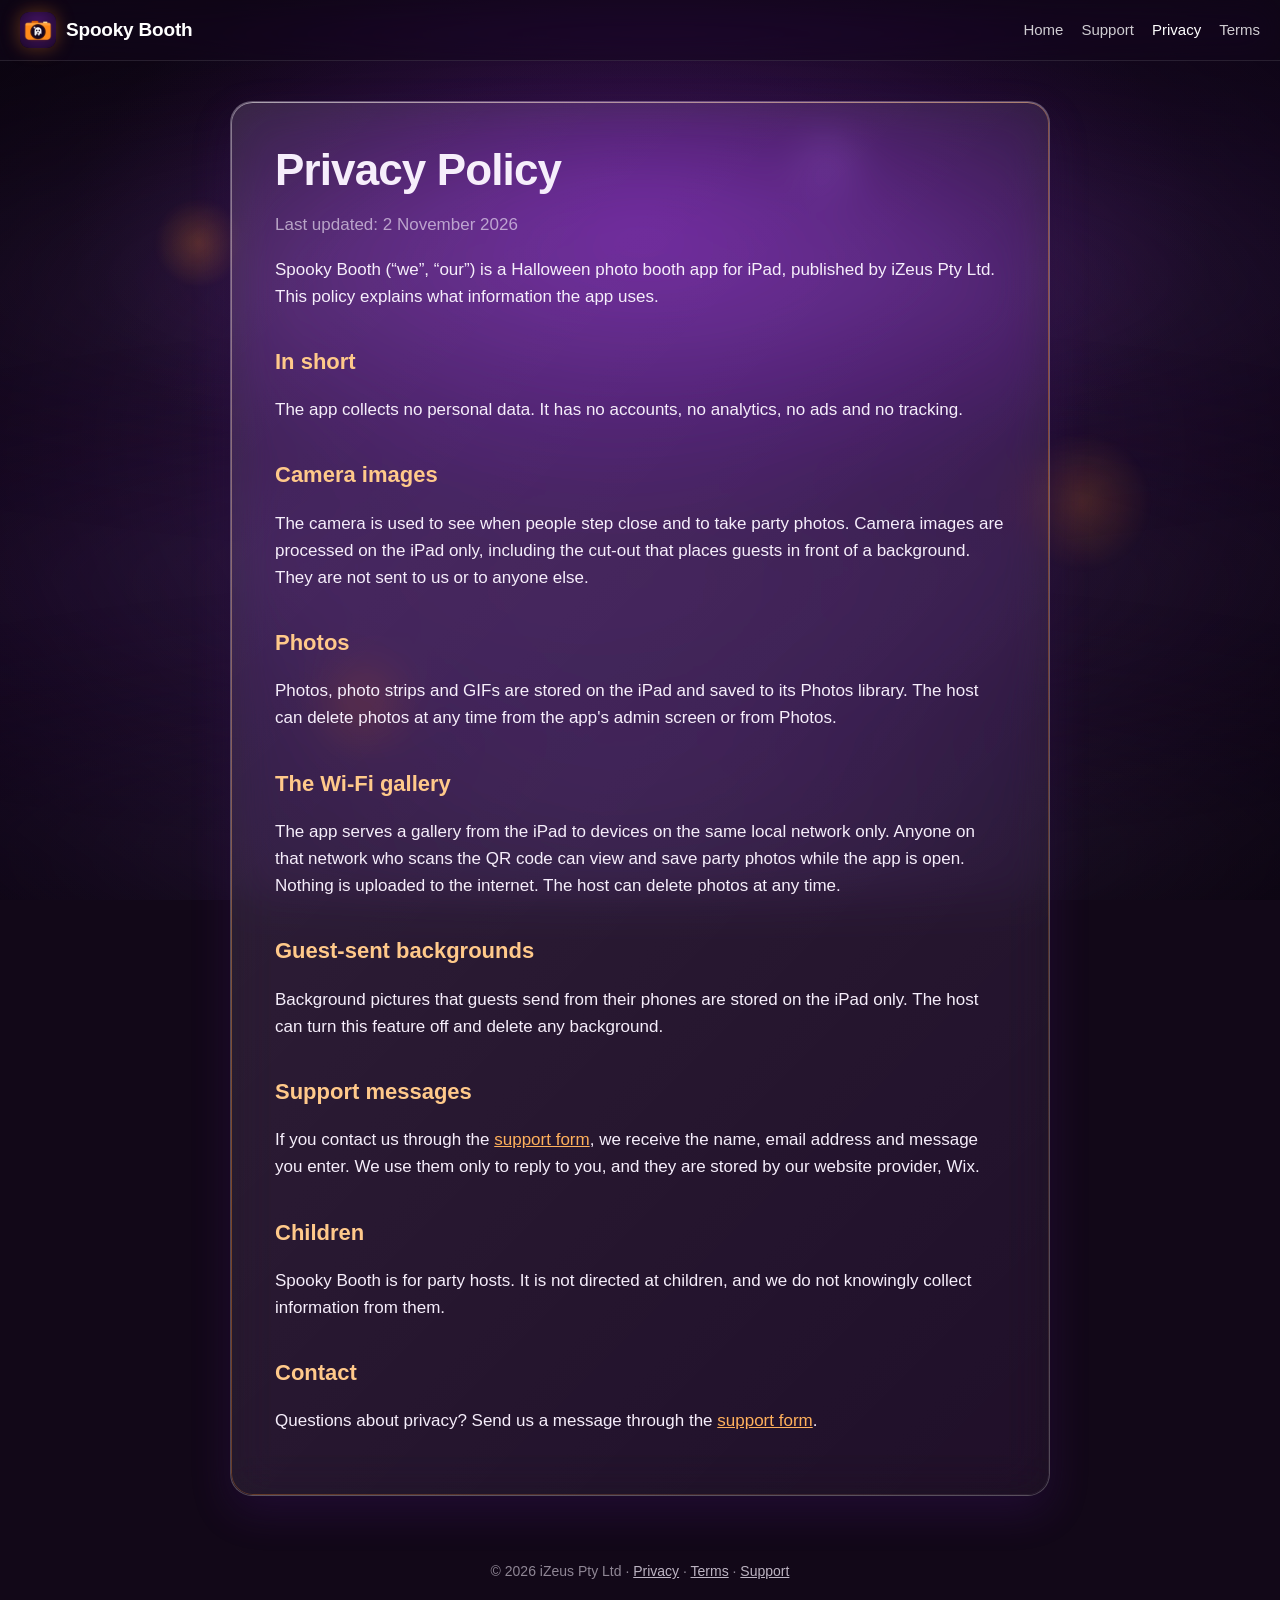
==== privacy.html @ 788db8b6 "Spooky Booth landing site Co-Authored-By: Claude Opus 5.5 <noreply@anthropic.com>" ====
<!DOCTYPE html>
<html lang="en">
<head>
<meta charset="utf-8">
<meta name="viewport" content="width=device-width, initial-scale=1, viewport-fit=cover">
<title>Spooky Booth Privacy Policy</title>
<meta name="description" content="How the Spooky Booth iPad app handles information.">
<meta name="theme-color" content="#120818">
<meta property="og:title" content="Spooky Booth Privacy Policy">
<meta property="og:description" content="How the Spooky Booth iPad app handles information.">
<meta property="og:image" content="https://spookybooth.izeus.org/assets/icon-512.png">
<link rel="icon" type="image/png" sizes="32x32" href="assets/icon-32.png">
<link rel="icon" type="image/png" sizes="512x512" href="assets/icon-512.png">
<link rel="apple-touch-icon" href="assets/icon-180.png">
<link rel="stylesheet" href="assets/style.css?v=mvykhlf2">
</head>
<body>
<div class="bg" aria-hidden="true">
  <div class="glow"></div>
  <div class="orb o1"></div><div class="orb o2"></div><div class="orb o3"></div><div class="orb o4"></div>
  <div class="fog f1"></div><div class="fog f2"></div><div class="fog f3"></div>
  <div class="vignette"></div>
</div>
<header class="nav">
  <a class="brand" href="index.html"><img src="assets/icon-180.png" alt="" width="36" height="36"><span>Spooky Booth</span></a>
  <nav class="nav-links"><a href="index.html">Home</a><a href="support.html">Support</a><a href="privacy.html" aria-current="page">Privacy</a><a href="terms.html">Terms</a></nav>
</header>
<main class="wrap"><article class="doc glass">
<h1>Privacy Policy</h1>
<p class="muted">Last updated: 2 November 2026</p>
<p>Spooky Booth (&ldquo;we&rdquo;, &ldquo;our&rdquo;) is a Halloween photo booth app for iPad, published by iZeus Pty Ltd. This policy explains what information the app uses.</p>

<h2>In short</h2>
<p>The app collects no personal data. It has no accounts, no analytics, no ads and no tracking.</p>

<h2>Camera images</h2>
<p>The camera is used to see when people step close and to take party photos. Camera images are processed on the iPad only, including the cut-out that places guests in front of a background. They are not sent to us or to anyone else.</p>

<h2>Photos</h2>
<p>Photos, photo strips and GIFs are stored on the iPad and saved to its Photos library. The host can delete photos at any time from the app's admin screen or from Photos.</p>

<h2>The Wi-Fi gallery</h2>
<p>The app serves a gallery from the iPad to devices on the same local network only. Anyone on that network who scans the QR code can view and save party photos while the app is open. Nothing is uploaded to the internet. The host can delete photos at any time.</p>

<h2>Guest-sent backgrounds</h2>
<p>Background pictures that guests send from their phones are stored on the iPad only. The host can turn this feature off and delete any background.</p>

<h2>Support messages</h2>
<p>If you contact us through the <a href="support.html#contact">support form</a>, we receive the name, email address and message you enter. We use them only to reply to you, and they are stored by our website provider, Wix.</p>

<h2>Children</h2>
<p>Spooky Booth is for party hosts. It is not directed at children, and we do not knowingly collect information from them.</p>

<h2>Contact</h2>
<p>Questions about privacy? Send us a message through the <a href="support.html#contact">support form</a>.</p>
</article></main>
<footer class="foot">&copy; 2026 iZeus Pty Ltd &middot; <a href="privacy.html">Privacy</a> &middot; <a href="terms.html">Terms</a> &middot; <a href="support.html">Support</a></footer>
</body>
</html>
---- assets/style.css ----
*,*::before,*::after{box-sizing:border-box}
html{scroll-behavior:smooth;color-scheme:dark}
body{margin:0;min-height:100vh;background:#120818;color:#f6eefb;font:17px/1.6 ui-rounded,"SF Pro Rounded",-apple-system,BlinkMacSystemFont,"Segoe UI",Roboto,sans-serif;-webkit-font-smoothing:antialiased;overflow-x:hidden}
a{color:#ffb15c}
a:hover{color:#ffd09b}
img{display:block;max-width:100%}

/* Ambient background: deep purple, drifting mist, a few faint orbs */
.bg{position:fixed;inset:0;z-index:-1;overflow:hidden;background:linear-gradient(160deg,#120818,#1d0b2b 45%,#120818)}
.glow{position:absolute;left:50%;top:-10%;width:90vw;height:70vh;margin-left:-45vw;background:radial-gradient(ellipse at center,rgba(76,22,110,.75),transparent 70%)}
.fog{position:absolute;left:-30%;width:160%;height:46vh;border-radius:50%;filter:blur(60px);opacity:.5;background:radial-gradient(ellipse at center,rgba(190,150,230,.34),rgba(120,70,170,.14) 50%,transparent 72%);will-change:transform}
.fog.f1{top:8%;animation:mist1 38s ease-in-out infinite alternate}
.fog.f2{top:42%;opacity:.42;animation:mist2 52s ease-in-out infinite alternate}
.fog.f3{top:72%;opacity:.55;animation:mist1 46s ease-in-out -20s infinite alternate}
.orb{position:absolute;border-radius:50%;filter:blur(2px);animation:float 18s ease-in-out infinite;will-change:transform}
.orb.o1{width:90px;height:90px;left:12%;top:22%;background:radial-gradient(circle,rgba(255,138,26,.30),transparent 70%)}
.orb.o2{width:140px;height:140px;right:10%;top:48%;background:radial-gradient(circle,rgba(255,138,26,.20),transparent 70%);animation-delay:-6s}
.orb.o3{width:70px;height:70px;left:62%;top:14%;background:radial-gradient(circle,rgba(200,150,255,.30),transparent 70%);animation-delay:-11s}
.orb.o4{width:110px;height:110px;left:24%;top:72%;background:radial-gradient(circle,rgba(255,138,26,.18),transparent 70%);animation-delay:-3s}
.vignette{position:absolute;inset:0;background:radial-gradient(ellipse at center,transparent 45%,rgba(5,2,9,.6))}
@keyframes mist1{from{transform:translateX(-8%)}to{transform:translateX(8%) translateY(4%)}}
@keyframes mist2{from{transform:translateX(7%)}to{transform:translateX(-9%) translateY(-5%)}}
@keyframes float{0%,100%{transform:translate(0,0)}50%{transform:translate(26px,-34px)}}
@media (prefers-reduced-motion:reduce){.fog,.orb{animation:none!important}}

/* Liquid glass */
.glass{position:relative;background:linear-gradient(135deg,rgba(255,255,255,.12),rgba(255,255,255,.04));border:1px solid rgba(255,255,255,.22);border-radius:22px;box-shadow:0 16px 40px rgba(120,40,190,.2),0 12px 30px rgba(0,0,0,.4),inset 0 1px 0 rgba(255,255,255,.3);backdrop-filter:blur(22px) saturate(170%);-webkit-backdrop-filter:blur(22px) saturate(170%)}
.glass::before{content:"";position:absolute;inset:0;border-radius:inherit;padding:1.2px;background:linear-gradient(135deg,rgba(255,255,255,.4),rgba(255,138,26,.4),rgba(255,255,255,.05));-webkit-mask:linear-gradient(#000 0 0) content-box,linear-gradient(#000 0 0);-webkit-mask-composite:xor;mask-composite:exclude;pointer-events:none}

.nav{position:sticky;top:0;z-index:10;display:flex;align-items:center;justify-content:space-between;gap:16px;padding:12px max(20px,env(safe-area-inset-left));background:rgba(18,8,24,.55);backdrop-filter:blur(18px) saturate(160%);-webkit-backdrop-filter:blur(18px) saturate(160%);border-bottom:1px solid rgba(255,255,255,.1)}
.brand{display:flex;align-items:center;gap:10px;color:#fff;text-decoration:none;font-weight:800;font-size:19px;letter-spacing:-.01em}
.brand img{width:36px;height:36px;border-radius:9px;box-shadow:0 0 18px rgba(255,138,26,.35)}
.nav-links{display:flex;gap:18px;font-size:15px}
.nav-links a{color:rgba(255,255,255,.8);text-decoration:none}
.nav-links a:hover,.nav-links a[aria-current]{color:#fff}

.wrap{max-width:860px;margin:0 auto;padding:0 20px}
.wrap.wide{max-width:1140px}
.lead{font-size:clamp(18px,2.2vw,21px);color:rgba(246,238,251,.86);max-width:32em;margin:0 0 26px}

/* Landing page */
.pitch{display:grid;grid-template-columns:1fr 1.05fr;gap:48px;align-items:center;padding:64px 0 40px}
.eyebrow{display:inline-block;font-size:13px;font-weight:700;letter-spacing:.14em;text-transform:uppercase;color:#ffb15c;background:rgba(255,138,26,.12);border:1px solid rgba(255,138,26,.42);padding:6px 12px;border-radius:999px}
.pitch h1{font-size:clamp(40px,6vw,68px);line-height:1.04;margin:18px 0 18px;font-weight:900;letter-spacing:-.03em}
.grad{background:linear-gradient(90deg,#ff8a1a,#ffd09b 55%,#fff);-webkit-background-clip:text;background-clip:text;color:transparent}
.cta-row{display:flex;flex-wrap:wrap;gap:14px;align-items:center}
.meta{margin:16px 0 0;font-size:14px;color:rgba(246,238,251,.6)}
.store{display:inline-flex;align-items:center;gap:10px;background:#000;color:#fff;border:1px solid rgba(255,255,255,.4);border-radius:12px;padding:9px 18px 9px 14px;text-decoration:none;box-shadow:0 8px 22px rgba(0,0,0,.35);transition:transform .12s ease}
.store:hover{color:#fff;transform:translateY(-2px)}
.store small{display:block;font-size:11px;opacity:.8;line-height:1.1}
.store b{display:block;font-size:20px;line-height:1.15;letter-spacing:-.01em}
.store svg{width:26px;height:26px;fill:#fff}
.btn.btn-ghost{background:rgba(255,255,255,.08);box-shadow:none;text-decoration:none;color:#fff}
.btn.btn-ghost:hover{color:#fff;background:rgba(255,255,255,.14)}
.pitch-art{position:relative;display:flex;justify-content:center;padding-bottom:30px}
.pitch-art .frame{width:100%;transform:rotate(-2deg);animation:bob 9s ease-in-out infinite}
.pitch-logo{position:absolute;left:-14px;bottom:0;width:112px;height:112px;border-radius:26px;border:3px solid rgba(255,255,255,.85);box-shadow:0 0 40px rgba(255,138,26,.5),0 20px 50px rgba(0,0,0,.55);animation:float 12s ease-in-out infinite}
@keyframes bob{0%,100%{transform:rotate(-2deg) translateY(0)}50%{transform:rotate(-1deg) translateY(-12px)}}
.frame{padding:9px;border-radius:26px;background:linear-gradient(160deg,#2a1a3a,#0d0714);border:1px solid rgba(255,255,255,.28);box-shadow:0 30px 70px rgba(0,0,0,.6),0 0 50px rgba(255,138,26,.16)}
.frame img{width:100%;height:auto;border-radius:18px}

section[id]{scroll-margin-top:80px}
.section-title{text-align:center;font-size:clamp(28px,4vw,40px);line-height:1.15;letter-spacing:-.02em;margin:64px 0 10px}
.section-sub{text-align:center;color:rgba(246,238,251,.74);max-width:40em;margin:0 auto 32px}
.features{display:grid;grid-template-columns:repeat(3,1fr);gap:18px}
.feature{padding:24px}
.feature .icon{width:48px;height:48px;border-radius:14px;display:grid;place-items:center;margin-bottom:14px;background:linear-gradient(160deg,rgba(255,138,26,.7),rgba(120,40,190,.6));border:1px solid rgba(255,255,255,.28)}
.feature .icon svg{width:26px;height:26px;stroke:#fff;fill:none;stroke-width:2;stroke-linecap:round;stroke-linejoin:round}
.feature h3{margin:0 0 6px;font-size:19px}
.feature p{margin:0;color:rgba(246,238,251,.78);font-size:15.5px}
.shots{display:flex;gap:24px;overflow-x:auto;scroll-snap-type:x mandatory;padding:10px 4px 26px;justify-content:safe center;-webkit-overflow-scrolling:touch}
.shot{flex:0 0 auto;width:min(440px,82vw);margin:0;scroll-snap-align:center;text-align:center}
.shot figcaption{margin-top:14px;font-weight:700}
.steps{counter-reset:step;display:grid;grid-template-columns:repeat(4,1fr);gap:18px;list-style:none;padding:16px 0 0;margin:0}
.steps li{counter-increment:step;position:relative;padding:28px 22px 22px}
.steps li::after{content:counter(step);position:absolute;top:-16px;left:20px;width:38px;height:38px;border-radius:50%;display:grid;place-items:center;font-weight:900;color:#1a0a24;background:linear-gradient(135deg,#ff8a1a,#ffb15c);border:1px solid rgba(255,255,255,.5);box-shadow:0 6px 18px rgba(255,138,26,.5)}
.steps h3{margin:6px 0 6px;font-size:18px}
.steps p{margin:0;color:rgba(246,238,251,.78);font-size:15.5px}
.band{text-align:center;padding:44px 24px;margin:72px 0 56px}
.band img{width:88px;height:88px;margin:0 auto 14px;border-radius:21px;box-shadow:0 0 34px rgba(255,138,26,.45)}
.band h2{font-size:clamp(26px,3.6vw,36px);margin:0 0 8px;letter-spacing:-.02em}
.band p{color:rgba(246,238,251,.8);margin:0 0 20px}
.band .fine{font-size:13px;color:rgba(246,238,251,.55);margin:22px 0 0}

.doc{margin:40px auto 64px;padding:clamp(22px,4vw,44px)}
.doc h1{font-size:clamp(32px,5vw,44px);line-height:1.1;margin:0 0 6px;letter-spacing:-.02em}
.doc h2{font-size:22px;margin:34px 0 8px;color:#ffc98a}
.doc ul{padding-left:1.2em}
.doc li{margin:6px 0}
.muted{color:rgba(246,238,251,.62)}
.faq-q{font-weight:700;margin:18px 0 2px}
.faq-a{margin:0;color:rgba(246,238,251,.82)}

.contact{display:grid;gap:14px;margin:18px 0 8px}
.contact label{display:grid;gap:6px;font-size:15px;font-weight:600}
.contact input,.contact textarea{width:100%;padding:12px 14px;border-radius:14px;border:1px solid rgba(255,255,255,.22);background:rgba(255,255,255,.07);color:#fff;font:inherit;font-weight:400}
.contact textarea{min-height:150px;resize:vertical}
.contact input:focus,.contact textarea:focus{outline:none;border-color:#ff8a1a;box-shadow:0 0 0 3px rgba(255,138,26,.28)}
.hp{position:absolute;left:-9999px;width:1px;height:1px;overflow:hidden}
.btn{justify-self:start;display:inline-flex;align-items:center;gap:8px;padding:11px 22px;border:1px solid rgba(255,255,255,.45);border-radius:999px;background:linear-gradient(135deg,#ff8a1a,#e0580c);color:#fff;font:inherit;font-weight:700;font-size:16px;cursor:pointer;box-shadow:0 6px 18px rgba(255,138,26,.4);transition:transform .12s ease}
.btn:active{transform:scale(.96)}
.notice{padding:12px 16px;border-radius:14px;margin:16px 0}
.notice.ok{background:rgba(13,158,148,.2);border:1px solid rgba(13,158,148,.55)}
.notice.err{background:rgba(224,71,87,.18);border:1px solid rgba(224,71,87,.55)}
[hidden]{display:none!important}

.foot{text-align:center;padding:0 20px 40px;font-size:14px;color:rgba(246,238,251,.55)}
.foot a{color:rgba(246,238,251,.75)}

@media (prefers-reduced-motion:reduce){.pitch-art .frame,.pitch-logo{animation:none!important}}
@media (max-width:980px){.features{grid-template-columns:1fr 1fr}.steps{grid-template-columns:1fr 1fr;row-gap:32px}}
@media (max-width:820px){.pitch{grid-template-columns:1fr;text-align:center;padding-top:44px}.lead{margin-left:auto;margin-right:auto}.cta-row{justify-content:center}.shots{justify-content:flex-start}.pitch-logo{left:0}}
@media (max-width:720px){.nav-links{gap:12px;font-size:14px}.brand span{display:none}.features,.steps{grid-template-columns:1fr}.eyebrow{font-size:11px;letter-spacing:.08em}.pitch-logo{width:88px;height:88px;border-radius:21px}}
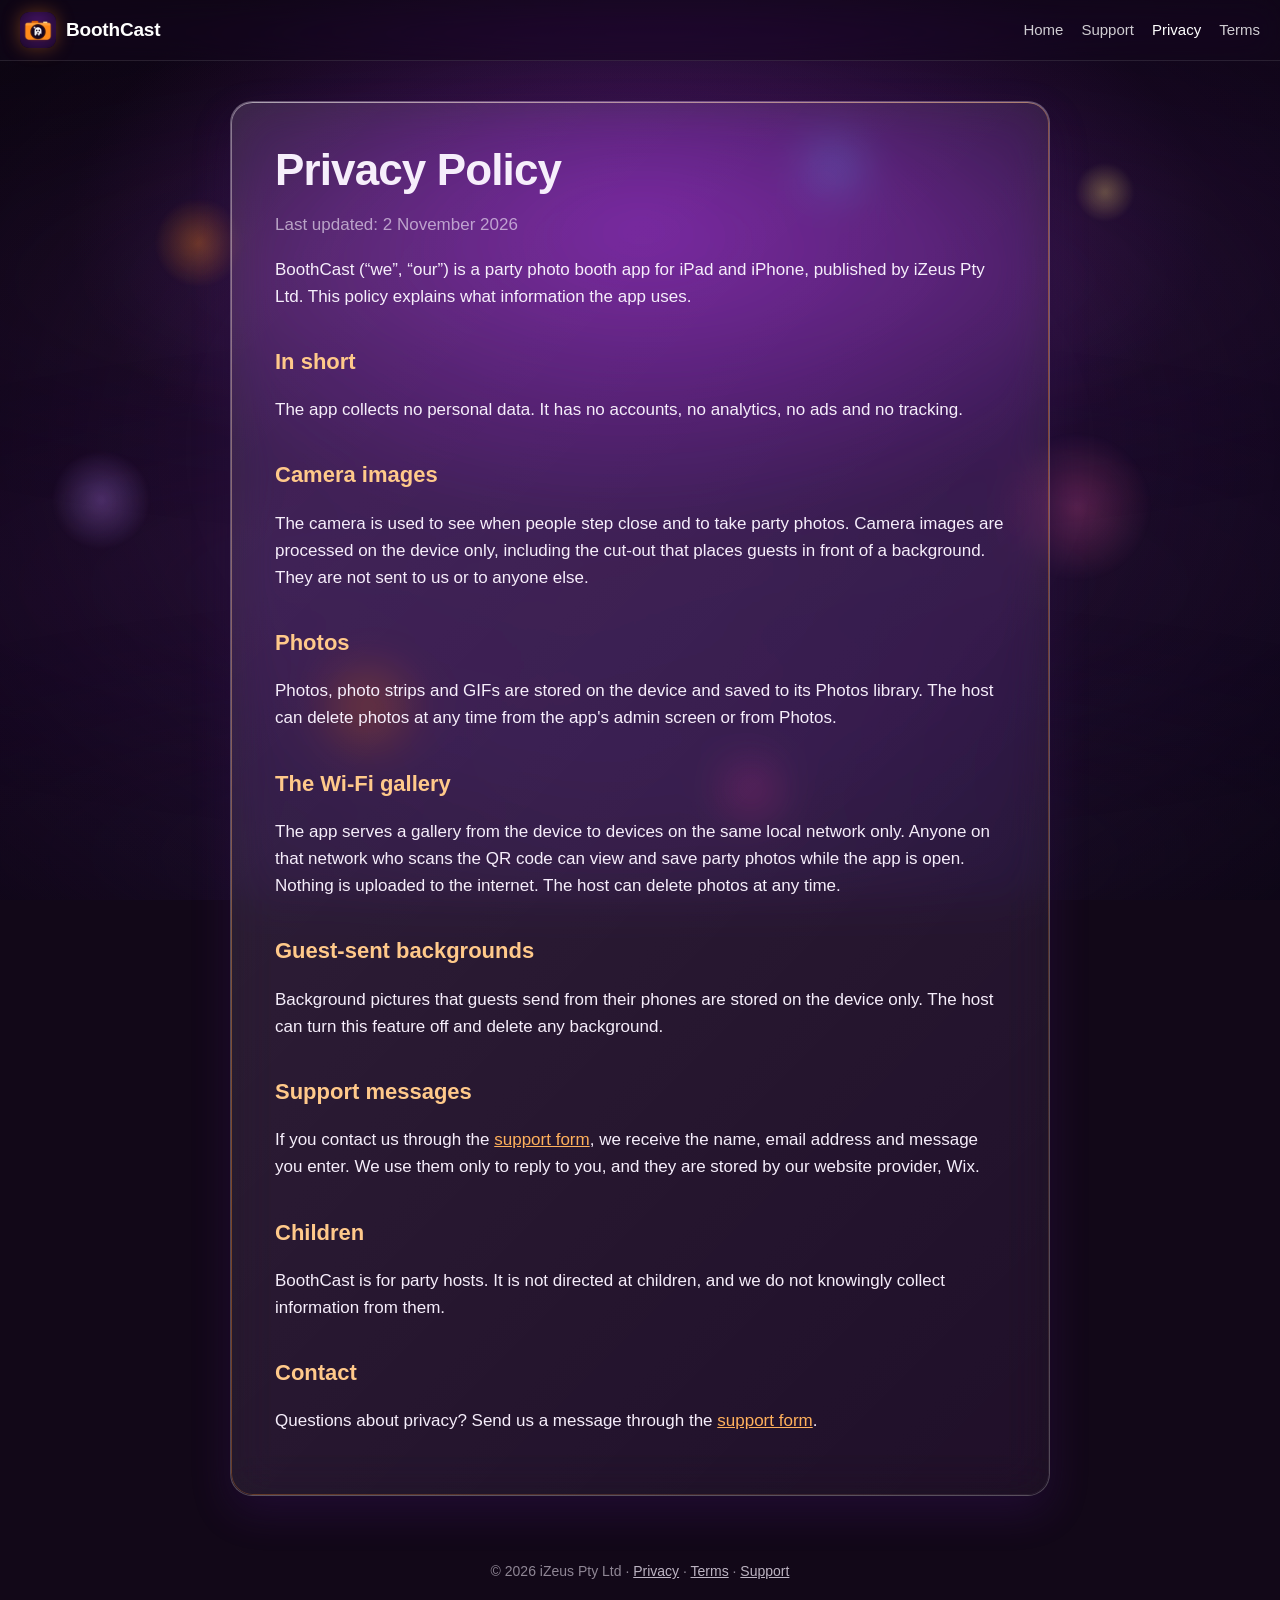
==== commit a26c4853: "Rebrand to BoothCast: party themes, iPad and iPhone Co-Authored-By: Claude Opus 5.5 <noreply@anthrop" ====
--- a/privacy.html
+++ b/privacy.html
@@ -3,53 +3,53 @@
 <head>
 <meta charset="utf-8">
 <meta name="viewport" content="width=device-width, initial-scale=1, viewport-fit=cover">
-<title>Spooky Booth Privacy Policy</title>
-<meta name="description" content="How the Spooky Booth iPad app handles information.">
+<title>BoothCast Privacy Policy</title>
+<meta name="description" content="How the BoothCast app handles information.">
 <meta name="theme-color" content="#120818">
-<meta property="og:title" content="Spooky Booth Privacy Policy">
-<meta property="og:description" content="How the Spooky Booth iPad app handles information.">
-<meta property="og:image" content="https://spookybooth.izeus.org/assets/icon-512.png">
+<meta property="og:title" content="BoothCast Privacy Policy">
+<meta property="og:description" content="How the BoothCast app handles information.">
+<meta property="og:image" content="https://boothcast.izeus.org/assets/icon-512.png">
 <link rel="icon" type="image/png" sizes="32x32" href="assets/icon-32.png">
 <link rel="icon" type="image/png" sizes="512x512" href="assets/icon-512.png">
 <link rel="apple-touch-icon" href="assets/icon-180.png">
-<link rel="stylesheet" href="assets/style.css?v=mvykhlf2">
+<link rel="stylesheet" href="assets/style.css?v=mvylqypf">
 </head>
 <body>
 <div class="bg" aria-hidden="true">
   <div class="glow"></div>
-  <div class="orb o1"></div><div class="orb o2"></div><div class="orb o3"></div><div class="orb o4"></div>
+  <div class="orb o1"></div><div class="orb o2"></div><div class="orb o3"></div><div class="orb o4"></div><div class="orb o5"></div><div class="orb o6"></div><div class="orb o7"></div>
   <div class="fog f1"></div><div class="fog f2"></div><div class="fog f3"></div>
   <div class="vignette"></div>
 </div>
 <header class="nav">
-  <a class="brand" href="index.html"><img src="assets/icon-180.png" alt="" width="36" height="36"><span>Spooky Booth</span></a>
+  <a class="brand" href="index.html"><img src="assets/icon-180.png" alt="" width="36" height="36"><span>BoothCast</span></a>
   <nav class="nav-links"><a href="index.html">Home</a><a href="support.html">Support</a><a href="privacy.html" aria-current="page">Privacy</a><a href="terms.html">Terms</a></nav>
 </header>
 <main class="wrap"><article class="doc glass">
 <h1>Privacy Policy</h1>
 <p class="muted">Last updated: 2 November 2026</p>
-<p>Spooky Booth (&ldquo;we&rdquo;, &ldquo;our&rdquo;) is a Halloween photo booth app for iPad, published by iZeus Pty Ltd. This policy explains what information the app uses.</p>
+<p>BoothCast (&ldquo;we&rdquo;, &ldquo;our&rdquo;) is a party photo booth app for iPad and iPhone, published by iZeus Pty Ltd. This policy explains what information the app uses.</p>
 
 <h2>In short</h2>
 <p>The app collects no personal data. It has no accounts, no analytics, no ads and no tracking.</p>
 
 <h2>Camera images</h2>
-<p>The camera is used to see when people step close and to take party photos. Camera images are processed on the iPad only, including the cut-out that places guests in front of a background. They are not sent to us or to anyone else.</p>
+<p>The camera is used to see when people step close and to take party photos. Camera images are processed on the device only, including the cut-out that places guests in front of a background. They are not sent to us or to anyone else.</p>
 
 <h2>Photos</h2>
-<p>Photos, photo strips and GIFs are stored on the iPad and saved to its Photos library. The host can delete photos at any time from the app's admin screen or from Photos.</p>
+<p>Photos, photo strips and GIFs are stored on the device and saved to its Photos library. The host can delete photos at any time from the app's admin screen or from Photos.</p>
 
 <h2>The Wi-Fi gallery</h2>
-<p>The app serves a gallery from the iPad to devices on the same local network only. Anyone on that network who scans the QR code can view and save party photos while the app is open. Nothing is uploaded to the internet. The host can delete photos at any time.</p>
+<p>The app serves a gallery from the device to devices on the same local network only. Anyone on that network who scans the QR code can view and save party photos while the app is open. Nothing is uploaded to the internet. The host can delete photos at any time.</p>
 
 <h2>Guest-sent backgrounds</h2>
-<p>Background pictures that guests send from their phones are stored on the iPad only. The host can turn this feature off and delete any background.</p>
+<p>Background pictures that guests send from their phones are stored on the device only. The host can turn this feature off and delete any background.</p>
 
 <h2>Support messages</h2>
 <p>If you contact us through the <a href="support.html#contact">support form</a>, we receive the name, email address and message you enter. We use them only to reply to you, and they are stored by our website provider, Wix.</p>
 
 <h2>Children</h2>
-<p>Spooky Booth is for party hosts. It is not directed at children, and we do not knowingly collect information from them.</p>
+<p>BoothCast is for party hosts. It is not directed at children, and we do not knowingly collect information from them.</p>
 
 <h2>Contact</h2>
 <p>Questions about privacy? Send us a message through the <a href="support.html#contact">support form</a>.</p>
--- a/assets/style.css
+++ b/assets/style.css
@@ -5,19 +5,22 @@
 a:hover{color:#ffd09b}
 img{display:block;max-width:100%}
 
-/* Ambient background: deep purple, drifting mist, a few faint orbs */
-.bg{position:fixed;inset:0;z-index:-1;overflow:hidden;background:linear-gradient(160deg,#120818,#1d0b2b 45%,#120818)}
-.glow{position:absolute;left:50%;top:-10%;width:90vw;height:70vh;margin-left:-45vw;background:radial-gradient(ellipse at center,rgba(76,22,110,.75),transparent 70%)}
-.fog{position:absolute;left:-30%;width:160%;height:46vh;border-radius:50%;filter:blur(60px);opacity:.5;background:radial-gradient(ellipse at center,rgba(190,150,230,.34),rgba(120,70,170,.14) 50%,transparent 72%);will-change:transform}
+/* Ambient background: deep purple, soft glowing party bokeh */
+.bg{position:fixed;inset:0;z-index:-1;overflow:hidden;background:linear-gradient(160deg,#120818,#1d0b2b 45%,#140a22)}
+.glow{position:absolute;left:50%;top:-10%;width:90vw;height:70vh;margin-left:-45vw;background:radial-gradient(ellipse at center,rgba(96,30,130,.7),transparent 70%)}
+.fog{position:absolute;left:-30%;width:160%;height:46vh;border-radius:50%;filter:blur(70px);opacity:.28;background:radial-gradient(ellipse at center,rgba(230,150,220,.3),rgba(120,70,170,.12) 50%,transparent 72%);will-change:transform}
 .fog.f1{top:8%;animation:mist1 38s ease-in-out infinite alternate}
-.fog.f2{top:42%;opacity:.42;animation:mist2 52s ease-in-out infinite alternate}
-.fog.f3{top:72%;opacity:.55;animation:mist1 46s ease-in-out -20s infinite alternate}
-.orb{position:absolute;border-radius:50%;filter:blur(2px);animation:float 18s ease-in-out infinite;will-change:transform}
-.orb.o1{width:90px;height:90px;left:12%;top:22%;background:radial-gradient(circle,rgba(255,138,26,.30),transparent 70%)}
-.orb.o2{width:140px;height:140px;right:10%;top:48%;background:radial-gradient(circle,rgba(255,138,26,.20),transparent 70%);animation-delay:-6s}
-.orb.o3{width:70px;height:70px;left:62%;top:14%;background:radial-gradient(circle,rgba(200,150,255,.30),transparent 70%);animation-delay:-11s}
-.orb.o4{width:110px;height:110px;left:24%;top:72%;background:radial-gradient(circle,rgba(255,138,26,.18),transparent 70%);animation-delay:-3s}
-.vignette{position:absolute;inset:0;background:radial-gradient(ellipse at center,transparent 45%,rgba(5,2,9,.6))}
+.fog.f2{top:42%;opacity:.22;animation:mist2 52s ease-in-out infinite alternate}
+.fog.f3{top:72%;opacity:.3;animation:mist1 46s ease-in-out -20s infinite alternate}
+.orb{position:absolute;border-radius:50%;filter:blur(1.5px);animation:float 18s ease-in-out infinite;will-change:transform}
+.orb.o1{width:90px;height:90px;left:12%;top:22%;background:radial-gradient(circle,rgba(255,138,26,.38),transparent 70%)}
+.orb.o2{width:150px;height:150px;right:10%;top:48%;background:radial-gradient(circle,rgba(255,92,170,.26),transparent 70%);animation-delay:-6s}
+.orb.o3{width:80px;height:80px;left:62%;top:14%;background:radial-gradient(circle,rgba(120,200,255,.32),transparent 70%);animation-delay:-11s}
+.orb.o4{width:120px;height:120px;left:24%;top:72%;background:radial-gradient(circle,rgba(255,138,26,.26),transparent 70%);animation-delay:-3s}
+.orb.o5{width:60px;height:60px;left:84%;top:18%;background:radial-gradient(circle,rgba(255,220,120,.38),transparent 70%);animation-delay:-8s}
+.orb.o6{width:100px;height:100px;left:4%;top:50%;background:radial-gradient(circle,rgba(190,130,255,.34),transparent 70%);animation-delay:-14s}
+.orb.o7{width:70px;height:70px;left:56%;top:84%;background:radial-gradient(circle,rgba(255,92,170,.3),transparent 70%);animation-delay:-5s}
+.vignette{position:absolute;inset:0;background:radial-gradient(ellipse at center,transparent 50%,rgba(5,2,9,.5))}
 @keyframes mist1{from{transform:translateX(-8%)}to{transform:translateX(8%) translateY(4%)}}
 @keyframes mist2{from{transform:translateX(7%)}to{transform:translateX(-9%) translateY(-5%)}}
 @keyframes float{0%,100%{transform:translate(0,0)}50%{transform:translate(26px,-34px)}}
@@ -111,3 +114,20 @@
 @media (max-width:980px){.features{grid-template-columns:1fr 1fr}.steps{grid-template-columns:1fr 1fr;row-gap:32px}}
 @media (max-width:820px){.pitch{grid-template-columns:1fr;text-align:center;padding-top:44px}.lead{margin-left:auto;margin-right:auto}.cta-row{justify-content:center}.shots{justify-content:flex-start}.pitch-logo{left:0}}
 @media (max-width:720px){.nav-links{gap:12px;font-size:14px}.brand span{display:none}.features,.steps{grid-template-columns:1fr}.eyebrow{font-size:11px;letter-spacing:.08em}.pitch-logo{width:88px;height:88px;border-radius:21px}}
+
+/* iPhone frames, themes */
+.pitch-art{align-items:flex-start}
+.frame.phone{padding:7px;border-radius:30px}
+.frame.phone img{border-radius:23px}
+.pitch-art .pitch-phone{position:absolute;right:-6px;bottom:-4px;width:30%;transform:rotate(3deg);animation:float 14s ease-in-out -4s infinite}
+.pitch-art .pitch-phone .frame{display:block;width:100%;transform:none;animation:none}
+.shots{align-items:flex-start}
+.shot.phone{width:min(230px,56vw)}
+.shot.ipad{width:min(440px,82vw)}
+.themes{display:grid;grid-template-columns:repeat(4,1fr);gap:18px}
+.theme{padding:22px}
+.theme h3{margin:0 0 6px;font-size:19px;color:#ffc98a}
+.theme p{margin:0;color:rgba(246,238,251,.78);font-size:15.5px}
+@media (max-width:980px){.themes{grid-template-columns:1fr 1fr}}
+@media (max-width:720px){.themes{grid-template-columns:1fr}.pitch-art .pitch-phone{width:28%;right:0}}
+@media (prefers-reduced-motion:reduce){.pitch-phone{animation:none!important}}
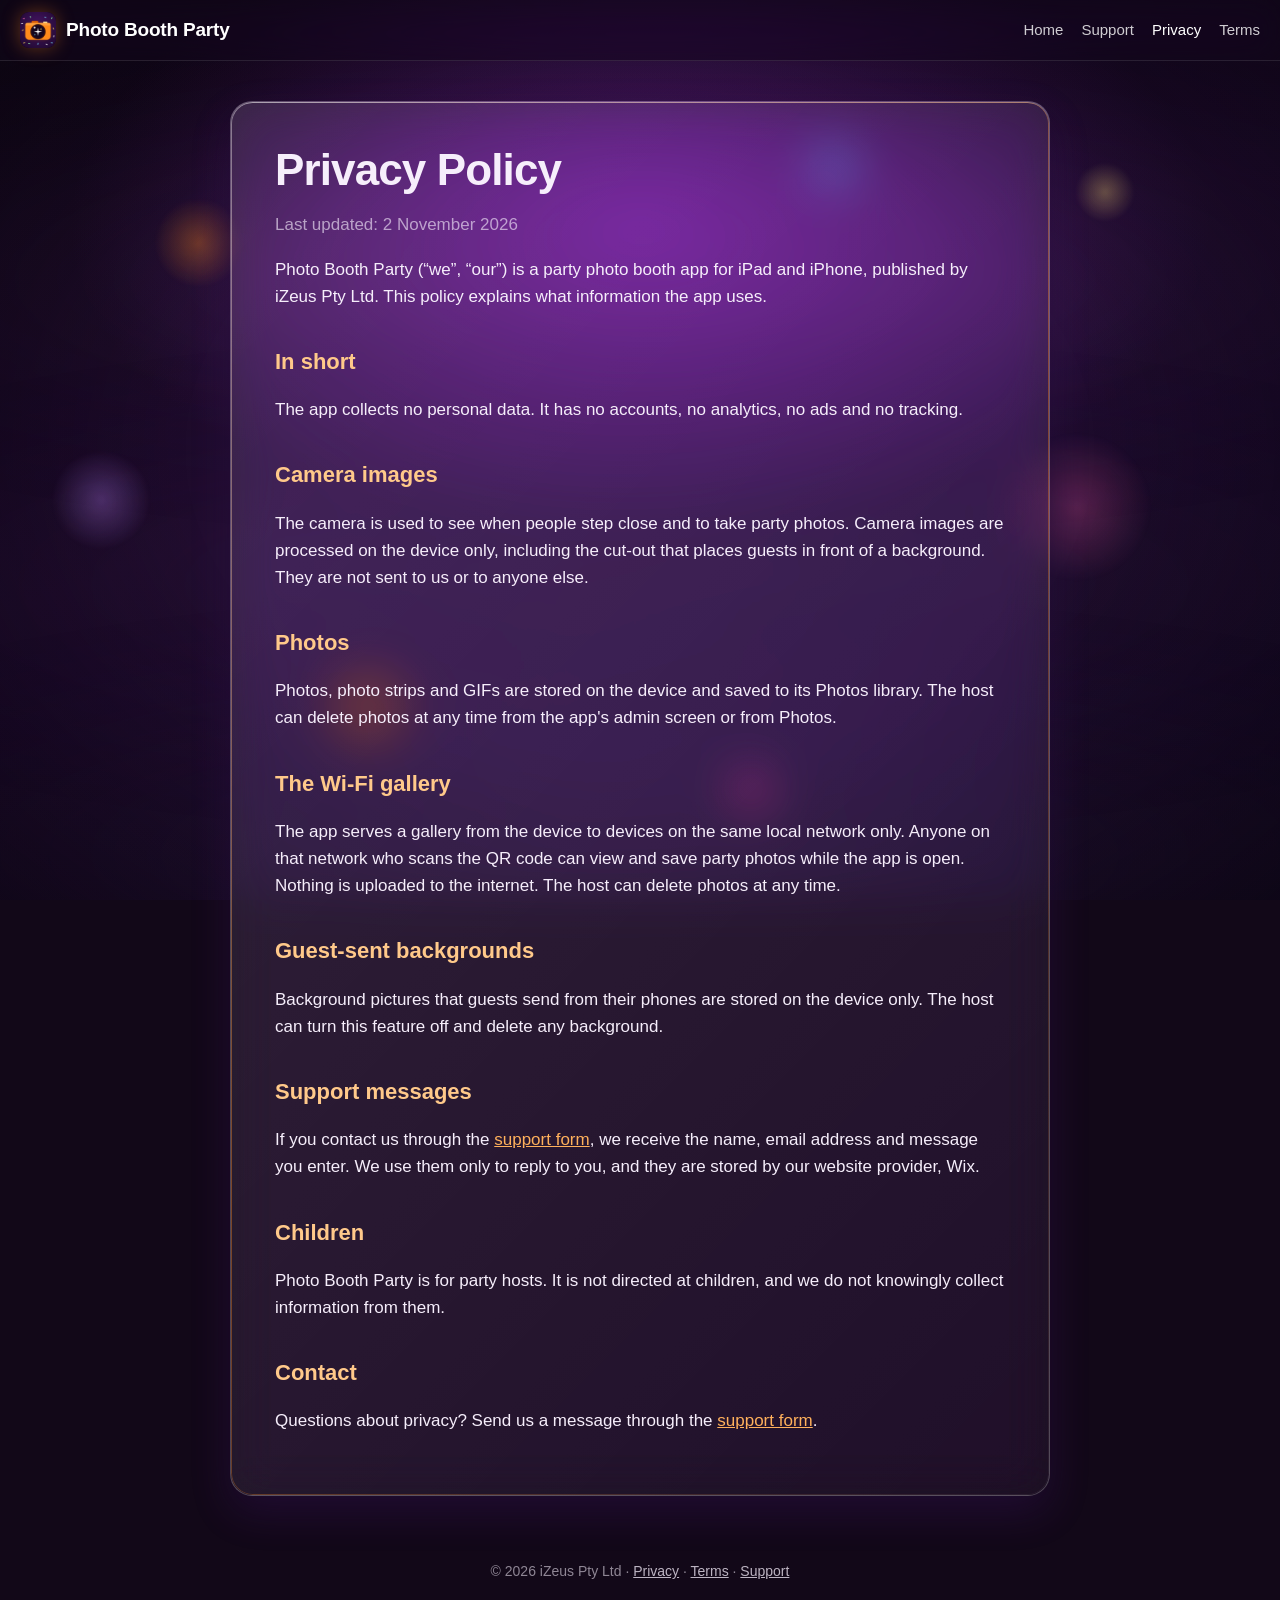
==== commit cd0dd305: "Rename to Photo Booth Party Co-Authored-By: Claude Opus 5.5 <noreply@anthropic.com>" ====
--- a/privacy.html
+++ b/privacy.html
@@ -3,16 +3,16 @@
 <head>
 <meta charset="utf-8">
 <meta name="viewport" content="width=device-width, initial-scale=1, viewport-fit=cover">
-<title>BoothCast Privacy Policy</title>
-<meta name="description" content="How the BoothCast app handles information.">
+<title>Photo Booth Party Privacy Policy</title>
+<meta name="description" content="How the Photo Booth Party app handles information.">
 <meta name="theme-color" content="#120818">
-<meta property="og:title" content="BoothCast Privacy Policy">
-<meta property="og:description" content="How the BoothCast app handles information.">
-<meta property="og:image" content="https://boothcast.izeus.org/assets/icon-512.png">
+<meta property="og:title" content="Photo Booth Party Privacy Policy">
+<meta property="og:description" content="How the Photo Booth Party app handles information.">
+<meta property="og:image" content="https://photoboothparty.izeus.org/assets/icon-512.png">
 <link rel="icon" type="image/png" sizes="32x32" href="assets/icon-32.png">
 <link rel="icon" type="image/png" sizes="512x512" href="assets/icon-512.png">
 <link rel="apple-touch-icon" href="assets/icon-180.png">
-<link rel="stylesheet" href="assets/style.css?v=mvylqypf">
+<link rel="stylesheet" href="assets/style.css?v=mvys3dn4">
 </head>
 <body>
 <div class="bg" aria-hidden="true">
@@ -22,13 +22,13 @@
   <div class="vignette"></div>
 </div>
 <header class="nav">
-  <a class="brand" href="index.html"><img src="assets/icon-180.png" alt="" width="36" height="36"><span>BoothCast</span></a>
+  <a class="brand" href="index.html"><img src="assets/icon-180.png" alt="" width="36" height="36"><span>Photo Booth Party</span></a>
   <nav class="nav-links"><a href="index.html">Home</a><a href="support.html">Support</a><a href="privacy.html" aria-current="page">Privacy</a><a href="terms.html">Terms</a></nav>
 </header>
 <main class="wrap"><article class="doc glass">
 <h1>Privacy Policy</h1>
 <p class="muted">Last updated: 2 November 2026</p>
-<p>BoothCast (&ldquo;we&rdquo;, &ldquo;our&rdquo;) is a party photo booth app for iPad and iPhone, published by iZeus Pty Ltd. This policy explains what information the app uses.</p>
+<p>Photo Booth Party (&ldquo;we&rdquo;, &ldquo;our&rdquo;) is a party photo booth app for iPad and iPhone, published by iZeus Pty Ltd. This policy explains what information the app uses.</p>
 
 <h2>In short</h2>
 <p>The app collects no personal data. It has no accounts, no analytics, no ads and no tracking.</p>
@@ -49,7 +49,7 @@
 <p>If you contact us through the <a href="support.html#contact">support form</a>, we receive the name, email address and message you enter. We use them only to reply to you, and they are stored by our website provider, Wix.</p>
 
 <h2>Children</h2>
-<p>BoothCast is for party hosts. It is not directed at children, and we do not knowingly collect information from them.</p>
+<p>Photo Booth Party is for party hosts. It is not directed at children, and we do not knowingly collect information from them.</p>
 
 <h2>Contact</h2>
 <p>Questions about privacy? Send us a message through the <a href="support.html#contact">support form</a>.</p>
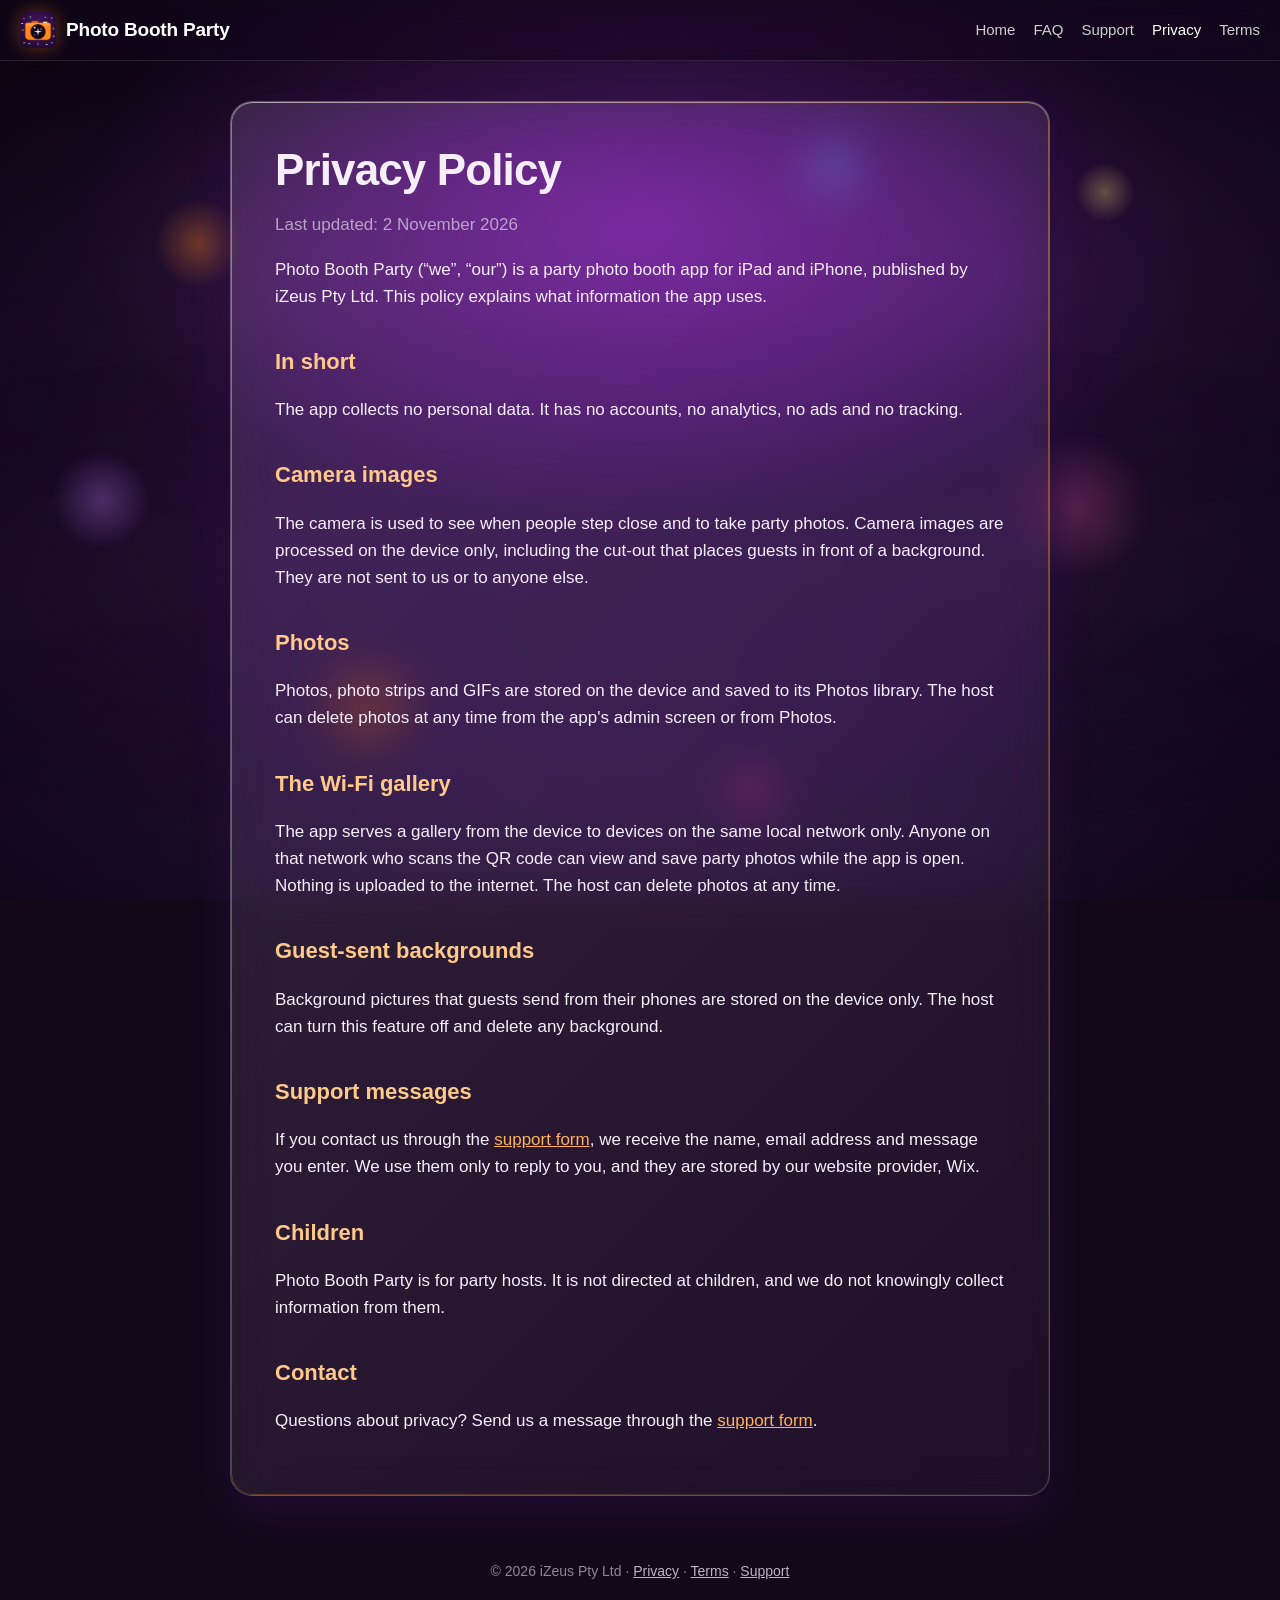
==== commit 60a40786: "Add pre-purchase FAQ section and nav link Co-Authored-By: Claude Opus 5.5 <noreply@anthropic.com>" ====
--- a/privacy.html
+++ b/privacy.html
@@ -12,7 +12,7 @@
 <link rel="icon" type="image/png" sizes="32x32" href="assets/icon-32.png">
 <link rel="icon" type="image/png" sizes="512x512" href="assets/icon-512.png">
 <link rel="apple-touch-icon" href="assets/icon-180.png">
-<link rel="stylesheet" href="assets/style.css?v=mvys3dn4">
+<link rel="stylesheet" href="assets/style.css?v=mvyt03xp">
 </head>
 <body>
 <div class="bg" aria-hidden="true">
@@ -23,7 +23,7 @@
 </div>
 <header class="nav">
   <a class="brand" href="index.html"><img src="assets/icon-180.png" alt="" width="36" height="36"><span>Photo Booth Party</span></a>
-  <nav class="nav-links"><a href="index.html">Home</a><a href="support.html">Support</a><a href="privacy.html" aria-current="page">Privacy</a><a href="terms.html">Terms</a></nav>
+  <nav class="nav-links"><a href="index.html">Home</a><a href="index.html#faq">FAQ</a><a href="support.html">Support</a><a href="privacy.html" aria-current="page">Privacy</a><a href="terms.html">Terms</a></nav>
 </header>
 <main class="wrap"><article class="doc glass">
 <h1>Privacy Policy</h1>
--- a/assets/style.css
+++ b/assets/style.css
@@ -131,3 +131,12 @@
 @media (max-width:980px){.themes{grid-template-columns:1fr 1fr}}
 @media (max-width:720px){.themes{grid-template-columns:1fr}.pitch-art .pitch-phone{width:28%;right:0}}
 @media (prefers-reduced-motion:reduce){.pitch-phone{animation:none!important}}
+
+.faq-list{max-width:820px;margin:0 auto;display:grid;gap:12px}
+.faq-item{padding:0}
+.faq-item summary{cursor:pointer;list-style:none;padding:18px 52px 18px 22px;font-weight:700;font-size:18px;position:relative}
+.faq-item summary::-webkit-details-marker{display:none}
+.faq-item summary::after{content:"+";position:absolute;right:22px;top:50%;transform:translateY(-50%);font-size:26px;font-weight:400;color:#ff8a1a;transition:transform .2s}
+.faq-item[open] summary::after{transform:translateY(-50%) rotate(45deg)}
+.faq-item p{margin:0;padding:0 22px 20px;color:rgba(246,238,251,.82)}
+.faq-item summary:focus-visible{outline:2px solid #ff8a1a;outline-offset:2px;border-radius:22px}
